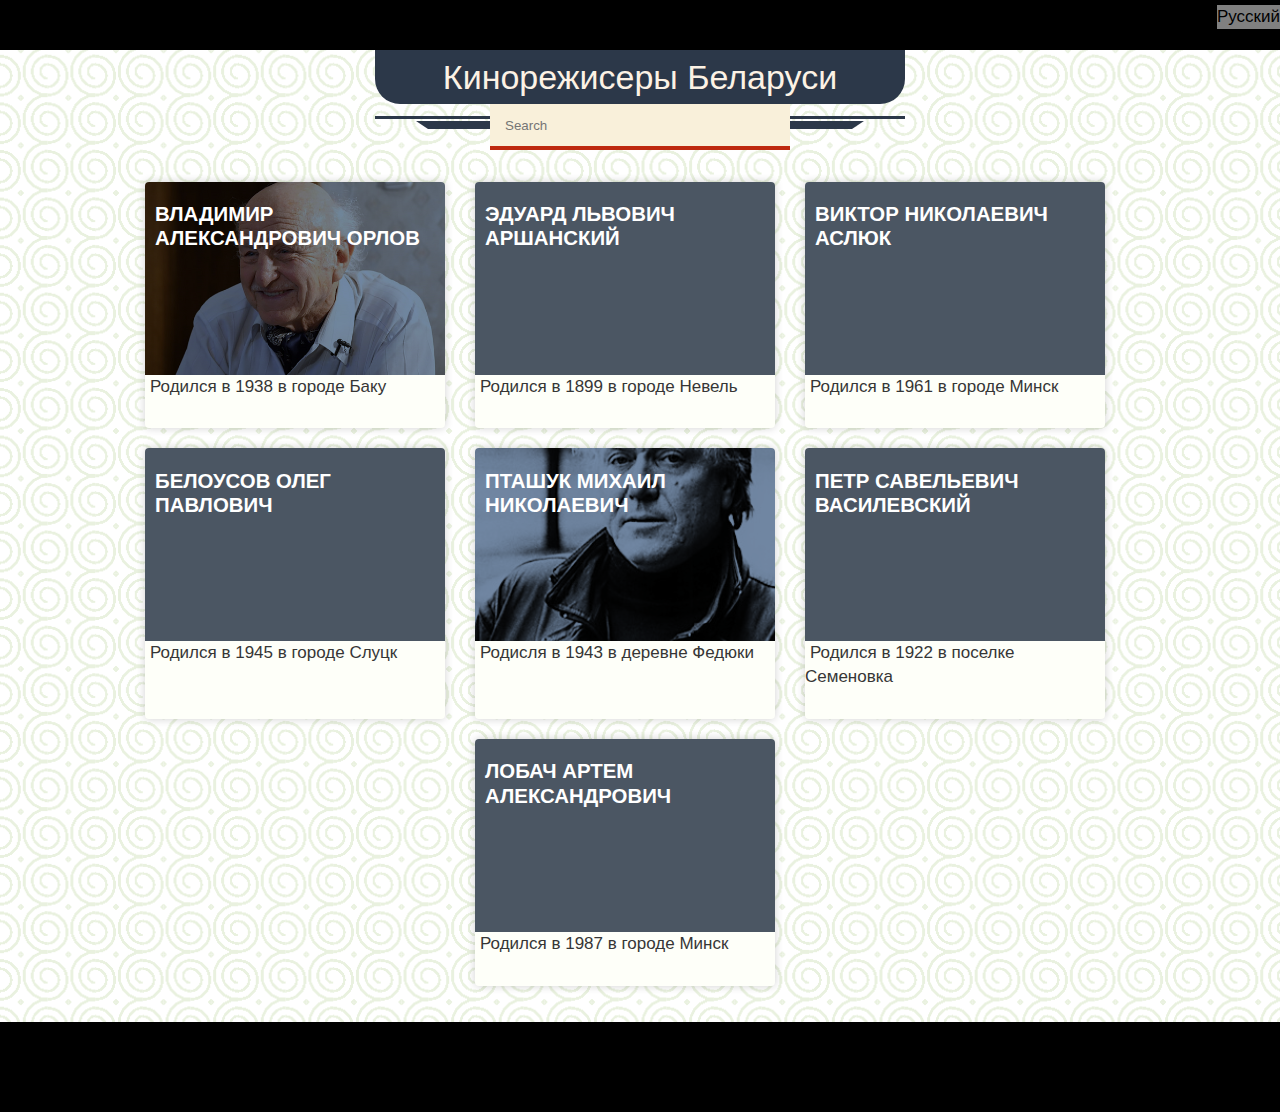
==== list.html @ bf02da15 "merge: orlov into day_three" ====
<!DOCTYPE html>
<html lang="ru">
  <head>
    <meta charset="UTF-8" />
    <meta name="viewport" content="width=device-width, initial-scale=1.0" />
    <meta http-equiv="X-UA-Compatible" content="ie=edge" />
    <title>Список режисеров</title>
    <link rel="stylesheet" href="css/style.css" />
    <link
      rel="stylesheet"
      href="https://use.fontawesome.com/releases/v5.6.3/css/all.css"
      integrity="sha384-UHRtZLI+pbxtHCWp1t77Bi1L4ZtiqrqD80Kn4Z8NTSRyMA2Fd33n5dQ8lWUE00s/"
      crossorigin="anonymous"
    />
  </head>

  <body class="ru">
    <header>
        <div class="language-switch">
            <span class="rus">Русский</span>
            <span class="eng">English</span>
            <span class="bel">Беларускi</span>
        </div>
    </header>

    <main>
      <section>
        <h1 class="rus">Кинорежисеры Беларуси</h1>
        <h1 class="eng">Belorussian Movie Directors</h1>
        <h1 class="bel">Кінарэжысёры Беларусі</h1>
        <div class="container" id="cards">
          <div class="form">
            <input class="search" placeholder="Search" />
            <button class="sort"><i class="fas fa-search"></i></button>
          </div>
          <ul class="cards list">
            <li class="card">
              <h3
                class="card-title card-header"
                style="background-image: url(images/orlov000.png)">
                <a class="name rus" href="#">Владимир Александрович Орлов</a>
                <a class="name bel" href="#">Уладзімір Аляксандравіч Арлоў</a>
                <a class="name eng" href="#">Vladimir Orlov</a>
              </h3>
              <span class="card-summary rus"> Родился в 1938 в городе Баку </span>
              <span class="card-summary eng"> He was born in 1938 in Baku </span>
              <span class="card-summary bel"> Нарадзіўся ў 1938 у горадзе Баку </span>
            </li>
            <li class="card">
              <h3
                class="card-title card-header"
                style="background-image: url(images/Arshanski.png)">
                <a class="name rus" href="./personal_pages/arshanski.html">Эдуард Львович Аршанский</a>
                <a class="name bel" href="./personal_pages/arshanski.html">Эдуард Львовіч Аршанскі</a>
                <a class="name eng" href="./personal_pages/arshanski.html">Eduard Arshansky</a>
              </h3>
              <span class="card-summary rus"> Родился в 1899 в городе Невель </span>
              <span class="card-summary eng"> He was born in 1899 in Nevel </span>
              <span class="card-summary bel"> Нарадзіўся ў 1899 у горадзе Невель </span>
            </li>
            <li class="card">
              <h3
                class="card-title card-header"
                style="background-image: url(images/Victor_Asliuk.png)">
                <a class="name rus" href="#">Виктор Николаевич Аслюк</a>
                <a class="name bel" href="#">Віктар Мікалаевіч Аслюк</a>
                <a class="name eng" href="#">Victor Asluk</a>
              </h3>
              <span class="card-summary rus"> Родился в 1961 в городе Минск </span>
              <span class="card-summary eng"> He was born in 1961 in Minsk </span>
              <span class="card-summary bel"> Нарадзіўся ў 1961 у горадзе Мінску </span>
            </li>
            <li class="card">
              <h3
                class="card-title card-header"
                style="background-image: url(images/Belous.png)">
                <a class="name rus" href="./personal_pages/belousov.html">Белоусов Олег Павлович</a>
                <a class="name bel" href="./personal_pages/belousov.html">Алег Паўлавіч Белавусаў</a>
                <a class="name eng" href="./personal_pages/belousov.html">Oleg Belousov</a>
              </h3>
              <span class="card-summary rus">Родился в 1945 в городе Слуцк</span>
              <span class="card-summary eng">He was born in 1945 in Slutsk</span>
              <span class="card-summary bel">Нарадзіўся ў 1945 у горадзе Слуцку</span>
            </li>
            <li class="card">
              <h3
                class="card-title card-header"
                style="background-image: url(images/ptashuk1.jpg)">
                <a class="name rus" href="./personal_pages/ptashuk.html">Пташук Михаил Николаевич</a>
                <a class="name bel" href="./personal_pages/ptashuk.html">Пташук Міхаіл Мікалаевіч</a>
                <a class="name eng" href="./personal_pages/ptashuk.html">Ptashuk Mikhail</a>
              </h3>
              <span class="card-summary rus">Родисля в 1943 в деревне Федюки</span>
              <span class="card-summary eng">Born in 1943 in Fedyuki village</span>
              <span class="card-summary bel">Нарадзіўся ў 1943 у сяле Федзюкi</span>
            </li>
            <li class="card">
              <h3
                class="card-title card-header"
                style="background-image: url(images/Savel.png)">
                <a class="name rus" href="#">Петр Савельевич Василевский</a>
                <a class="name bel" href="#">Пятро Савельевіч Васілеўскі</a>
                <a class="name eng" href="#">Petr Vasilevskiy</a>
              </h3>
              <span class="card-summary rus">Родился в 1922 в поселке Семеновка</span>
              <span class="card-summary eng">He was born in 1922 in Semenovka</span>
              <span class="card-summary bel">Нарадзіўся ў 1922 у весцы Сямёнаўка</span>
            </li>
            <li class="card">
              <h3
                class="card-title card-header"
                style="background-image: url(images/A-lobach.png)">
                <a class="name rus" href="./personal_pages/lobach.html">Лобач Артем Александрович</a>
                <a class="name bel" href="./personal_pages/lobach.html">Лобач Арцём Аляксандравич</a>
                <a class="name eng" href="./personal_pages/lobach.html">Lobach Artem</a>
              </h3>
              <span class="card-summary rus">Родился в 1987 в городе Минск </span>
              <span class="card-summary eng"> He was born in 1987 in Minsk </span>
              <span class="card-summary bel"> Нарадзіўся ў 1987 у горадзе Мінску </span>
            </li>
          </ul>
        </div>
      </section>
    </main>
    <footer></footer>
    <script src="./js/list.js"></script>
    <script src="./js/index.js"></script>
  </body>
</html>
---- css/style.css ----
* {
  margin: 0;
  padding: 0;
  font-family: Arial, Helvetica, sans-serif;
  transition-property: background-color, border-color, box-shadow, color, opacity, text-shadow, transform;
  transition-duration: 0.2s;
}

.rus, .eng, .bel {
  display: none;
}

body {
  background: radial-gradient(circle at right, rgba(233, 241, 223, 0) 0.3333333333em, #E9F1DF 0.3333333333em, #E9F1DF 0.4888888889em, rgba(233, 241, 223, 0) 0.4888888889em, rgba(233, 241, 223, 0) 0.8222222222em, #E9F1DF 0.8222222222em, #E9F1DF 0.9777777778em, rgba(233, 241, 223, 0) 0.9777777778em, rgba(233, 241, 223, 0) 1.3111111111em, #E9F1DF 1.3111111111em, #E9F1DF 1.4666666667em, rgba(233, 241, 223, 0) 1.4666666667em) 0 0, radial-gradient(circle at left, rgba(233, 241, 223, 0) 0.5777777778em, #E9F1DF 0.5777777778em, #E9F1DF 0.7333333333em, rgba(233, 241, 223, 0) 0.7333333333em, rgba(233, 241, 223, 0) 1.0666666667em, #E9F1DF 1.0666666667em, #E9F1DF 1.2222222222em, rgba(233, 241, 223, 0) 1.2222222222em) 0 3.0514619883em, linear-gradient(to right top, #E9F1DF 0.1555555556em, rgba(233, 241, 223, 0) 0.1555555556em) 1.2222222222em 0.1555555556em, linear-gradient(to left top, #E9F1DF 0.1555555556em, rgba(233, 241, 223, 0) 0.1555555556em) 1.2222222222em 0.1555555556em, linear-gradient(to right bottom, #E9F1DF 0.1555555556em, rgba(233, 241, 223, 0) 0.1555555556em) 1.2222222222em 0.1555555556em, linear-gradient(to left bottom, #E9F1DF 0.1555555556em, rgba(233, 241, 223, 0) 0.1555555556em) 1.2222222222em 0.1555555556em;
  background-size: 2.8em 2.8em;
  display: flex;
  min-height: 100vh;
  flex-direction: column;
  font-size: 17px;
  line-height: 1.4;
}

ul {
  list-style: none;
}

a {
  text-decoration: none;
}

main {
  flex: 1;
}

body.ru .rus {
  display: block;
}

body.ru span.rus {
  display: inline;
}

body.en .eng {
  display: block;
}

body.en span.eng {
  display: inline;
}

body.by .bel {
  display: block;
}

body.by span.bel {
  display: inline;
}

.language-switch {
  position: absolute;
  top: 5px;
  right: 0;
  background: grey;
}

h1 {
  display: flex;
  margin: 20px;
  justify-content: center;
}

h1 {
  position: relative;
  color: #FCF2E5;
  background: rgb(44, 56, 73);
  font-size: 2.0em;
  font-weight: normal;
  padding: 10px 40px;
  margin: 0 auto;
  max-width: 450px;
  border-radius: 0px 0px 25px 25px;
  line-height: 1;
  text-align: center;
}

h1:before {
  content: "";
  position: absolute;
  width: 100%;
  height: 3px;
  left: 0;
  bottom: -15px;
  background: rgb(44, 56, 73);
}

h1:after {
  content: "";
  position: absolute;
  height: 0;
  width: 80%;
  border-top: 8px solid rgb(44, 56, 73);
  border-left: 12px solid transparent;
  border-right: 12px solid transparent;
  left: 50%;
  border-radius: 0px 0px 25px 25px;
  transform: translateX(-50%);
  bottom: -25px;
}

header {
  height: 50px;
  background-color: black;
}

.form {
  width: 300px;
  position: relative;
  margin: 0 auto;
  background: #F9F0DA;
  border-bottom: 4px solid #be290e;
}

.form input, button {
  border: none;
  outline: none;
  background: transparent;
}

.form input {
  width: calc(100%-15px);
  height: 42px;
  padding-left: 15px;
  border-radius: 0px 0px 25px 25x;
}

.form button {
  height: 42px;
  width: 42px;
  position: absolute;
  top: 0;
  right: 0;
  cursor: pointer;
}

.container {
  max-width: 1100px;
  margin: 0 auto;
}

.cards {
  display: -webkit-flex;
  display: flex;
  justify-content: center;
  flex-wrap: wrap;
  margin-top: 15px;
  padding: 1.5%;
  box-sizing: border-box;
}

.card {
  position: relative;
  margin-bottom: 20px;
  margin-right: 30px;
  width: 300px;
  padding-bottom: 30px;
  background: #fefff9;
  color: #363636;
  text-decoration: none;
  box-shadow: rgba(0, 0, 0, 0.19) 0 0 8px 0;
  border-radius: 4px;
}
/*
@media (max-width: 700px) {
  .card {
    width: 100%;
  }
}

@media (min-width: 700px) {
  .card {
    max-width: 320px;
    margin-right: 20px;
    margin-bottom: 20px;
  }
  .card:nth-child(even) {
    margin-right: 0;
  }
}

@media (min-width: 980px) {
  .card:nth-child(even) {
    margin-right: 20px;
  }
  .card:nth-child(3n) {
    margin-right: 0;
  }
}
*/
.card .card-summary {
  padding: 5px;
}

.card .card-header {
  position: relative;
  height: 175px;
  overflow: hidden;
  background-repeat: no-repeat;
  background-size: cover;
  background-position: center;
  background-color: rgba(255, 255, 255, 0.15);
  background-blend-mode: overlay;
  border-radius: 4px 4px 0 0;
}

.card .card-header:hover, .card .card-header:focus {
  background-color: rgba(255, 255, 255, 0);
}

.card .card-title {
  background-color: rgba(44, 56, 73, 0.85);
  padding: 3.5% 0 2.5% 0;
  color: white;
  font-family: 'Roboto Condensed', sans-serif;
  text-transform: uppercase;
  width: 100%;
}

.card h3 {
  font-size: 1.2em;
  line-height: 1.2;
  padding: 0 3.5%;
  margin: 0;
}

.card h3 a {
  color: white;
  height: 100%;
  padding: 10px;
}

.card:hover, .card:focus {
  background: white;
  box-shadow: rgba(0, 0, 0, 0.45) 0px 0px 20px 0px;
}

.card:hover .card-title, .card:focus .card-title {
  background-color: rgba(157, 187, 63, 0.95);
}

.card:hover .card-meta, .card:focus .card-meta {
  max-height: 1em;
}

img {
  max-width: 100%;
}

footer {
  flex: 0 0 auto;
  background-color: black;
  height: 90px;
}
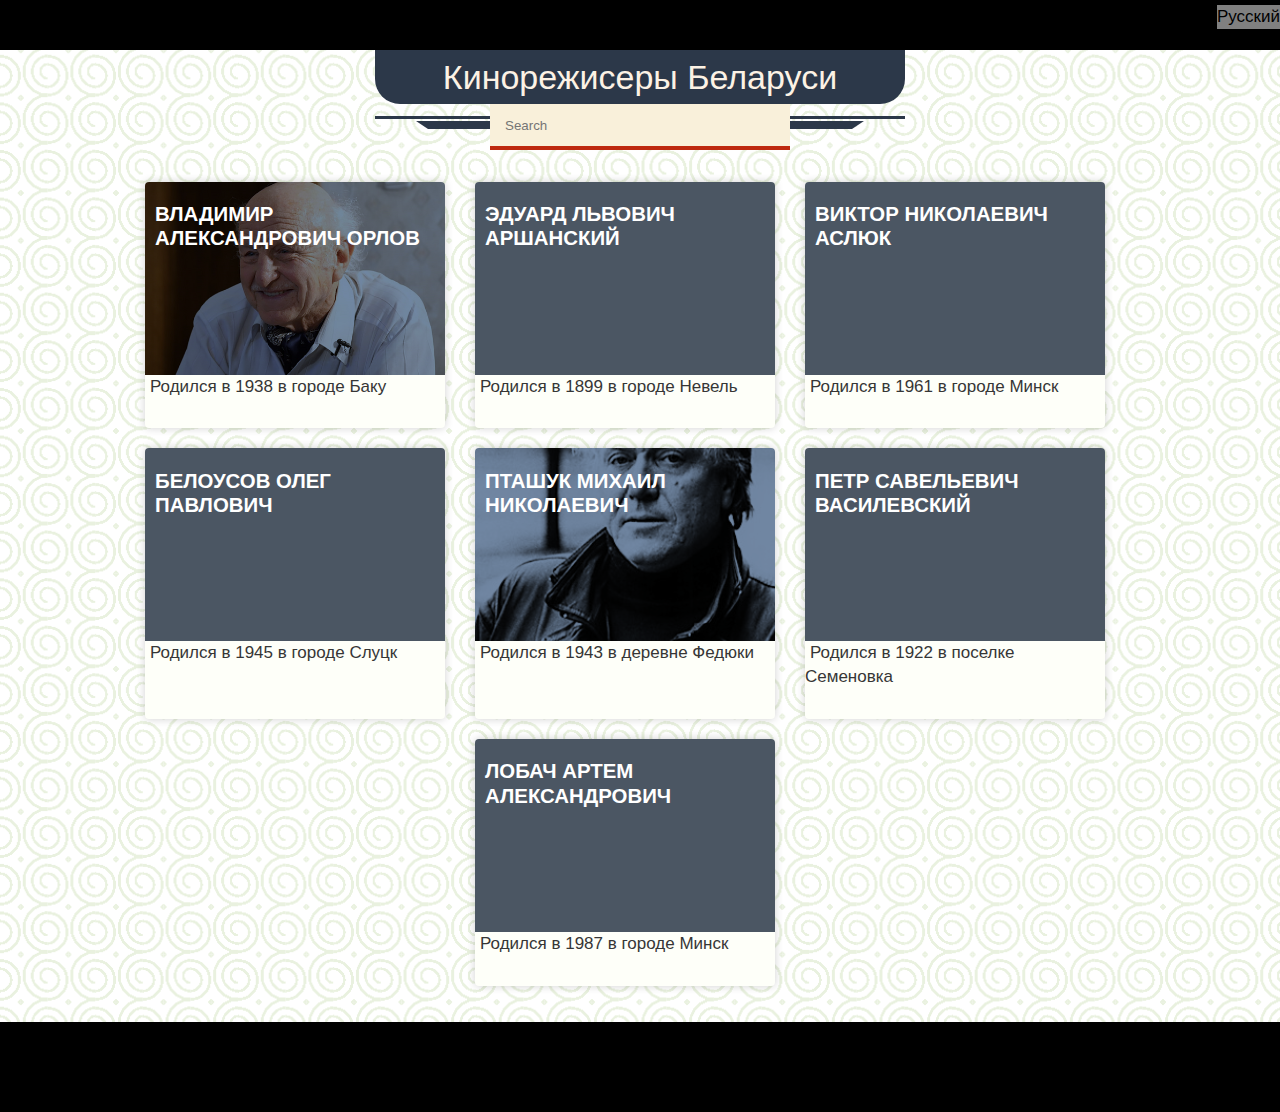
==== commit 921b3f04: "feat: orlov personal page" ====
--- a/list.html
+++ b/list.html
@@ -38,13 +38,13 @@
               <h3
                 class="card-title card-header"
                 style="background-image: url(images/orlov000.png)">
-                <a class="name rus" href="#">Владимир Александрович Орлов</a>
-                <a class="name bel" href="#">Уладзімір Аляксандравіч Арлоў</a>
-                <a class="name eng" href="#">Vladimir Orlov</a>
+                <a class="name rus" href="./personal_pages/orlov.html">Владимир Александрович Орлов</a>
+                <a class="name bel" href="./personal_pages/orlov.html">Уладзімір Аляксандравіч Арлоў</a>
+                <a class="name eng" href="./personal_pages/orlov.html">Vladimir Orlov</a>
               </h3>
-              <span class="card-summary rus"> Родился в 1938 в городе Баку </span>
-              <span class="card-summary eng"> He was born in 1938 in Baku </span>
-              <span class="card-summary bel"> Нарадзіўся ў 1938 у горадзе Баку </span>
+              <span class="card-summary rus">Родился в 1938 в городе Баку </span>
+              <span class="card-summary eng">He was born in 1938 in Baku </span>
+              <span class="card-summary bel">Нарадзіўся ў 1938 у горадзе Баку </span>
             </li>
             <li class="card">
               <h3
@@ -54,9 +54,9 @@
                 <a class="name bel" href="./personal_pages/arshanski.html">Эдуард Львовіч Аршанскі</a>
                 <a class="name eng" href="./personal_pages/arshanski.html">Eduard Arshansky</a>
               </h3>
-              <span class="card-summary rus"> Родился в 1899 в городе Невель </span>
-              <span class="card-summary eng"> He was born in 1899 in Nevel </span>
-              <span class="card-summary bel"> Нарадзіўся ў 1899 у горадзе Невель </span>
+              <span class="card-summary rus">Родился в 1899 в городе Невель </span>
+              <span class="card-summary eng">He was born in 1899 in Nevel </span>
+              <span class="card-summary bel">Нарадзіўся ў 1899 у горадзе Невель </span>
             </li>
             <li class="card">
               <h3
@@ -66,9 +66,9 @@
                 <a class="name bel" href="#">Віктар Мікалаевіч Аслюк</a>
                 <a class="name eng" href="#">Victor Asluk</a>
               </h3>
-              <span class="card-summary rus"> Родился в 1961 в городе Минск </span>
-              <span class="card-summary eng"> He was born in 1961 in Minsk </span>
-              <span class="card-summary bel"> Нарадзіўся ў 1961 у горадзе Мінску </span>
+              <span class="card-summary rus">Родился в 1961 в городе Минск </span>
+              <span class="card-summary eng">He was born in 1961 in Minsk </span>
+              <span class="card-summary bel">Нарадзіўся ў 1961 у горадзе Мінску </span>
             </li>
             <li class="card">
               <h3
@@ -90,7 +90,7 @@
                 <a class="name bel" href="./personal_pages/ptashuk.html">Пташук Міхаіл Мікалаевіч</a>
                 <a class="name eng" href="./personal_pages/ptashuk.html">Ptashuk Mikhail</a>
               </h3>
-              <span class="card-summary rus">Родисля в 1943 в деревне Федюки</span>
+              <span class="card-summary rus">Родился в 1943 в деревне Федюки</span>
               <span class="card-summary eng">Born in 1943 in Fedyuki village</span>
               <span class="card-summary bel">Нарадзіўся ў 1943 у сяле Федзюкi</span>
             </li>
@@ -115,8 +115,8 @@
                 <a class="name eng" href="./personal_pages/lobach.html">Lobach Artem</a>
               </h3>
               <span class="card-summary rus">Родился в 1987 в городе Минск </span>
-              <span class="card-summary eng"> He was born in 1987 in Minsk </span>
-              <span class="card-summary bel"> Нарадзіўся ў 1987 у горадзе Мінску </span>
+              <span class="card-summary eng">He was born in 1987 in Minsk </span>
+              <span class="card-summary bel">Нарадзіўся ў 1987 у горадзе Мінску </span>
             </li>
           </ul>
         </div>
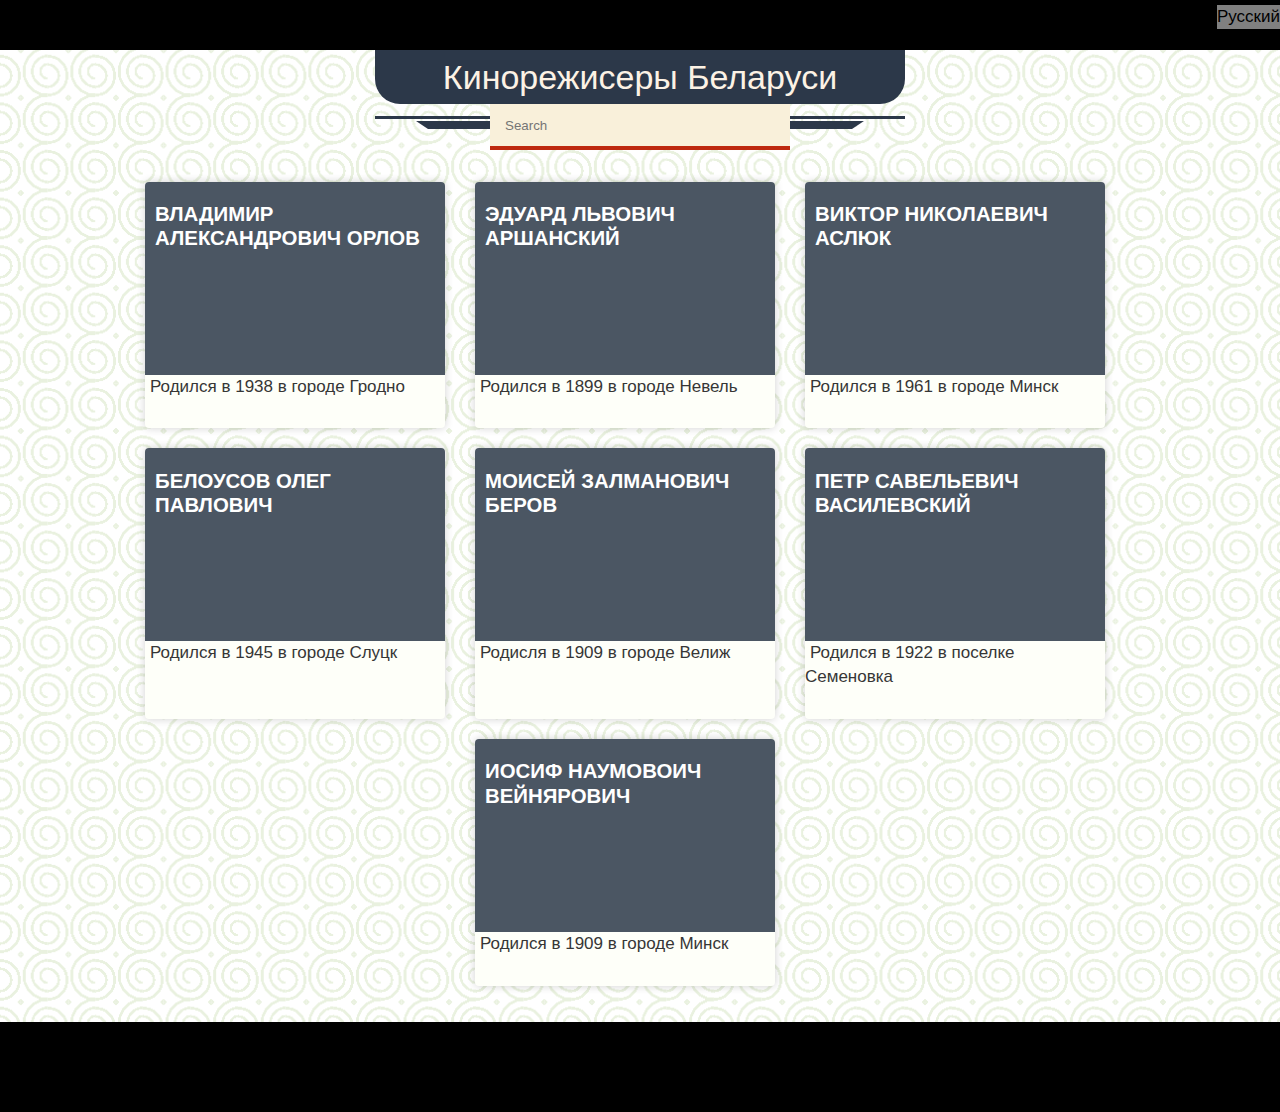
==== commit 6502eaac: "add veinerovich page" ====
--- a/list.html
+++ b/list.html
@@ -37,14 +37,14 @@
             <li class="card">
               <h3
                 class="card-title card-header"
-                style="background-image: url(images/orlov000.png)">
-                <a class="name rus" href="./personal_pages/orlov.html">Владимир Александрович Орлов</a>
-                <a class="name bel" href="./personal_pages/orlov.html">Уладзімір Аляксандравіч Арлоў</a>
-                <a class="name eng" href="./personal_pages/orlov.html">Vladimir Orlov</a>
+                style="background-image: url(images/Orlov.png)">
+                <a class="name rus" href="#">Владимир Александрович Орлов</a>
+                <a class="name bel" href="#">Уладзімір Аляксандравіч Арлоў</a>
+                <a class="name eng" href="#">Vladimir Orlov</a>
               </h3>
-              <span class="card-summary rus">Родился в 1938 в городе Баку </span>
-              <span class="card-summary eng">He was born in 1938 in Baku </span>
-              <span class="card-summary bel">Нарадзіўся ў 1938 у горадзе Баку </span>
+              <span class="card-summary rus"> Родился в 1938 в городе Гродно </span>
+              <span class="card-summary eng"> He was born in 1938 in Grodno </span>
+              <span class="card-summary bel"> Нарадзіўся ў 1938 у горадзе Гродна </span>
             </li>
             <li class="card">
               <h3
@@ -54,9 +54,9 @@
                 <a class="name bel" href="./personal_pages/arshanski.html">Эдуард Львовіч Аршанскі</a>
                 <a class="name eng" href="./personal_pages/arshanski.html">Eduard Arshansky</a>
               </h3>
-              <span class="card-summary rus">Родился в 1899 в городе Невель </span>
-              <span class="card-summary eng">He was born in 1899 in Nevel </span>
-              <span class="card-summary bel">Нарадзіўся ў 1899 у горадзе Невель </span>
+              <span class="card-summary rus"> Родился в 1899 в городе Невель </span>
+              <span class="card-summary eng"> He was born in 1899 in Nevel </span>
+              <span class="card-summary bel"> Нарадзіўся ў 1899 у горадзе Невель </span>
             </li>
             <li class="card">
               <h3
@@ -66,9 +66,9 @@
                 <a class="name bel" href="#">Віктар Мікалаевіч Аслюк</a>
                 <a class="name eng" href="#">Victor Asluk</a>
               </h3>
-              <span class="card-summary rus">Родился в 1961 в городе Минск </span>
-              <span class="card-summary eng">He was born in 1961 in Minsk </span>
-              <span class="card-summary bel">Нарадзіўся ў 1961 у горадзе Мінску </span>
+              <span class="card-summary rus"> Родился в 1961 в городе Минск </span>
+              <span class="card-summary eng"> He was born in 1961 in Minsk </span>
+              <span class="card-summary bel"> Нарадзіўся ў 1961 у горадзе Мінску </span>
             </li>
             <li class="card">
               <h3
@@ -85,14 +85,14 @@
             <li class="card">
               <h3
                 class="card-title card-header"
-                style="background-image: url(images/ptashuk1.jpg)">
-                <a class="name rus" href="./personal_pages/ptashuk.html">Пташук Михаил Николаевич</a>
-                <a class="name bel" href="./personal_pages/ptashuk.html">Пташук Міхаіл Мікалаевіч</a>
-                <a class="name eng" href="./personal_pages/ptashuk.html">Ptashuk Mikhail</a>
+                style="background-image: url(images/Berov.png)">
+                <a class="name rus" href="#">Моисей Залманович Беров</a>
+                <a class="name bel" href="#">Майсей Залманавіч Бераў</a>
+                <a class="name eng" href="#">Moisey Berov</a>
               </h3>
-              <span class="card-summary rus">Родился в 1943 в деревне Федюки</span>
-              <span class="card-summary eng">Born in 1943 in Fedyuki village</span>
-              <span class="card-summary bel">Нарадзіўся ў 1943 у сяле Федзюкi</span>
+              <span class="card-summary rus">Родисля в 1909 в городе Велиж</span>
+              <span class="card-summary eng">He was born in 1909 in Velizh</span>
+              <span class="card-summary bel">Нарадзіўся ў 1909 у горадзе Вяліж</span>
             </li>
             <li class="card">
               <h3
@@ -109,14 +109,14 @@
             <li class="card">
               <h3
                 class="card-title card-header"
-                style="background-image: url(images/A-lobach.png)">
-                <a class="name rus" href="./personal_pages/lobach.html">Лобач Артем Александрович</a>
-                <a class="name bel" href="./personal_pages/lobach.html">Лобач Арцём Аляксандравич</a>
-                <a class="name eng" href="./personal_pages/lobach.html">Lobach Artem</a>
+                style="background-image: url(images/Veinerovich.png)">
+                <a class="name rus" href="./personal_pages/veinerovich.html">Иосиф Наумовоич Вейнярович</a>
+                <a class="name bel" href="./personal_pages/veinerovich.html">Іосіф Навумавіч Вейняровіч</a>
+                <a class="name eng" href="./personal_pages/veinerovich.html">Iosif Veynyarovich</a>
               </h3>
-              <span class="card-summary rus">Родился в 1987 в городе Минск </span>
-              <span class="card-summary eng">He was born in 1987 in Minsk </span>
-              <span class="card-summary bel">Нарадзіўся ў 1987 у горадзе Мінску </span>
+              <span class="card-summary rus">Родился в 1909 в городе Минск </span>
+              <span class="card-summary eng"> He was born in 1909 in Minsk </span>
+              <span class="card-summary bel"> Нарадзіўся ў 1909 у горадзе Мінску </span>
             </li>
           </ul>
         </div>
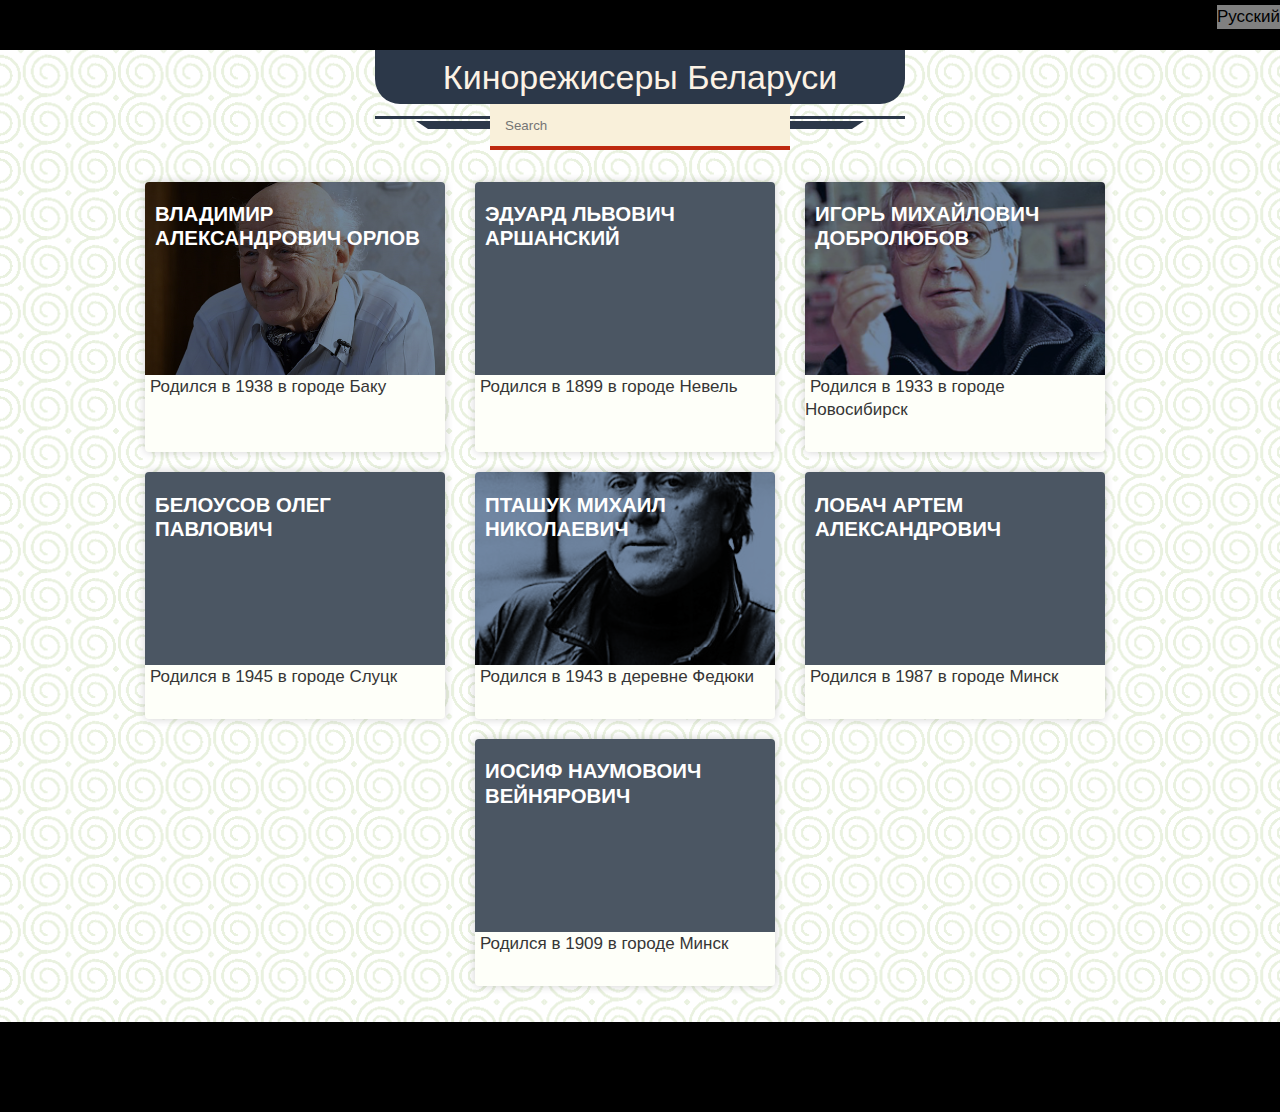
==== commit e308629c: "fix: some bugs" ====
--- a/list.html
+++ b/list.html
@@ -37,14 +37,14 @@
             <li class="card">
               <h3
                 class="card-title card-header"
-                style="background-image: url(images/Orlov.png)">
-                <a class="name rus" href="#">Владимир Александрович Орлов</a>
-                <a class="name bel" href="#">Уладзімір Аляксандравіч Арлоў</a>
-                <a class="name eng" href="#">Vladimir Orlov</a>
+                style="background-image: url(images/orlov000.png)">
+                <a class="name rus" href="./personal_pages/orlov.html">Владимир Александрович Орлов</a>
+                <a class="name bel" href="./personal_pages/orlov.html">Уладзімір Аляксандравіч Арлоў</a>
+                <a class="name eng" href="./personal_pages/orlov.html">Vladimir Orlov</a>
               </h3>
-              <span class="card-summary rus"> Родился в 1938 в городе Гродно </span>
-              <span class="card-summary eng"> He was born in 1938 in Grodno </span>
-              <span class="card-summary bel"> Нарадзіўся ў 1938 у горадзе Гродна </span>
+              <span class="card-summary rus">Родился в 1938 в городе Баку </span>
+              <span class="card-summary eng">He was born in 1938 in Baku </span>
+              <span class="card-summary bel">Нарадзіўся ў 1938 у горадзе Баку </span>
             </li>
             <li class="card">
               <h3
@@ -54,21 +54,21 @@
                 <a class="name bel" href="./personal_pages/arshanski.html">Эдуард Львовіч Аршанскі</a>
                 <a class="name eng" href="./personal_pages/arshanski.html">Eduard Arshansky</a>
               </h3>
-              <span class="card-summary rus"> Родился в 1899 в городе Невель </span>
-              <span class="card-summary eng"> He was born in 1899 in Nevel </span>
-              <span class="card-summary bel"> Нарадзіўся ў 1899 у горадзе Невель </span>
+              <span class="card-summary rus">Родился в 1899 в городе Невель </span>
+              <span class="card-summary eng">He was born in 1899 in Nevel </span>
+              <span class="card-summary bel">Нарадзіўся ў 1899 у горадзе Невель </span>
             </li>
             <li class="card">
               <h3
                 class="card-title card-header"
-                style="background-image: url(images/Victor_Asliuk.png)">
-                <a class="name rus" href="#">Виктор Николаевич Аслюк</a>
-                <a class="name bel" href="#">Віктар Мікалаевіч Аслюк</a>
-                <a class="name eng" href="#">Victor Asluk</a>
+                style="background-image: url(images/dobrolyubov000.png)">
+                <a class="name rus" href="./personal_pages/dobrolyubov.html">Игорь Михайлович Добролюбов</a>
+                <a class="name bel" href="./personal_pages/dobrolyubov.html">Ігар Міхайлавіч Дабралюбаў</a>
+                <a class="name eng" href="./personal_pages/dobrolyubov.html">Igor Dobrolyubov</a>
               </h3>
-              <span class="card-summary rus"> Родился в 1961 в городе Минск </span>
-              <span class="card-summary eng"> He was born in 1961 in Minsk </span>
-              <span class="card-summary bel"> Нарадзіўся ў 1961 у горадзе Мінску </span>
+              <span class="card-summary rus">Родился в 1933 в городе Новосибирск </span>
+              <span class="card-summary eng">He was born in 1933 in Novosibirsk </span>
+              <span class="card-summary bel">Нарадзіўся ў 1933 у горадзе Новасібірск</span>
             </li>
             <li class="card">
               <h3
@@ -85,44 +85,45 @@
             <li class="card">
               <h3
                 class="card-title card-header"
-                style="background-image: url(images/Berov.png)">
-                <a class="name rus" href="#">Моисей Залманович Беров</a>
-                <a class="name bel" href="#">Майсей Залманавіч Бераў</a>
-                <a class="name eng" href="#">Moisey Berov</a>
+                style="background-image: url(images/ptashuk1.jpg)">
+                <a class="name rus" href="./personal_pages/ptashuk.html">Пташук Михаил Николаевич</a>
+                <a class="name bel" href="./personal_pages/ptashuk.html">Пташук Міхаіл Мікалаевіч</a>
+                <a class="name eng" href="./personal_pages/ptashuk.html">Ptashuk Mikhail</a>
               </h3>
-              <span class="card-summary rus">Родисля в 1909 в городе Велиж</span>
-              <span class="card-summary eng">He was born in 1909 in Velizh</span>
-              <span class="card-summary bel">Нарадзіўся ў 1909 у горадзе Вяліж</span>
+              <span class="card-summary rus">Родился в 1943 в деревне Федюки</span>
+              <span class="card-summary eng">Born in 1943 in Fedyuki village</span>
+              <span class="card-summary bel">Нарадзіўся ў 1943 у сяле Федзюкi</span>
             </li>
             <li class="card">
               <h3
                 class="card-title card-header"
-                style="background-image: url(images/Savel.png)">
-                <a class="name rus" href="#">Петр Савельевич Василевский</a>
-                <a class="name bel" href="#">Пятро Савельевіч Васілеўскі</a>
-                <a class="name eng" href="#">Petr Vasilevskiy</a>
+                style="background-image: url(images/A-lobach.png)">
+                <a class="name rus" href="./personal_pages/lobach.html">Лобач Артем Александрович</a>
+                <a class="name bel" href="./personal_pages/lobach.html">Лобач Арцём Аляксандравич</a>
+                <a class="name eng" href="./personal_pages/lobach.html">Lobach Artem</a>
               </h3>
-              <span class="card-summary rus">Родился в 1922 в поселке Семеновка</span>
-              <span class="card-summary eng">He was born in 1922 in Semenovka</span>
-              <span class="card-summary bel">Нарадзіўся ў 1922 у весцы Сямёнаўка</span>
+              <span class="card-summary rus">Родился в 1987 в городе Минск </span>
+              <span class="card-summary eng">He was born in 1987 in Minsk </span>
+              <span class="card-summary bel">Нарадзіўся ў 1987 у горадзе Мінску </span>
             </li>
             <li class="card">
-              <h3
-                class="card-title card-header"
-                style="background-image: url(images/Veinerovich.png)">
-                <a class="name rus" href="./personal_pages/veinerovich.html">Иосиф Наумовоич Вейнярович</a>
-                <a class="name bel" href="./personal_pages/veinerovich.html">Іосіф Навумавіч Вейняровіч</a>
-                <a class="name eng" href="./personal_pages/veinerovich.html">Iosif Veynyarovich</a>
-              </h3>
-              <span class="card-summary rus">Родился в 1909 в городе Минск </span>
-              <span class="card-summary eng"> He was born in 1909 in Minsk </span>
-              <span class="card-summary bel"> Нарадзіўся ў 1909 у горадзе Мінску </span>
-            </li>
+                <h3
+                  class="card-title card-header"
+                  style="background-image: url(images/Veinerovich.png)">
+                  <a class="name rus" href="./personal_pages/veinerovich.html">Иосиф Наумовоич Вейнярович</a>
+                  <a class="name bel" href="./personal_pages/veinerovich.html">Іосіф Навумавіч Вейняровіч</a>
+                  <a class="name eng" href="./personal_pages/veinerovich.html">Iosif Veynyarovich</a>
+                </h3>
+                <span class="card-summary rus">Родился в 1909 в городе Минск </span>
+                <span class="card-summary eng">He was born in 1909 in Minsk </span>
+                <span class="card-summary bel">Нарадзіўся ў 1909 у горадзе Мінску </span>
+              </li>
           </ul>
         </div>
       </section>
     </main>
     <footer></footer>
+
     <script src="./js/list.js"></script>
     <script src="./js/index.js"></script>
   </body>
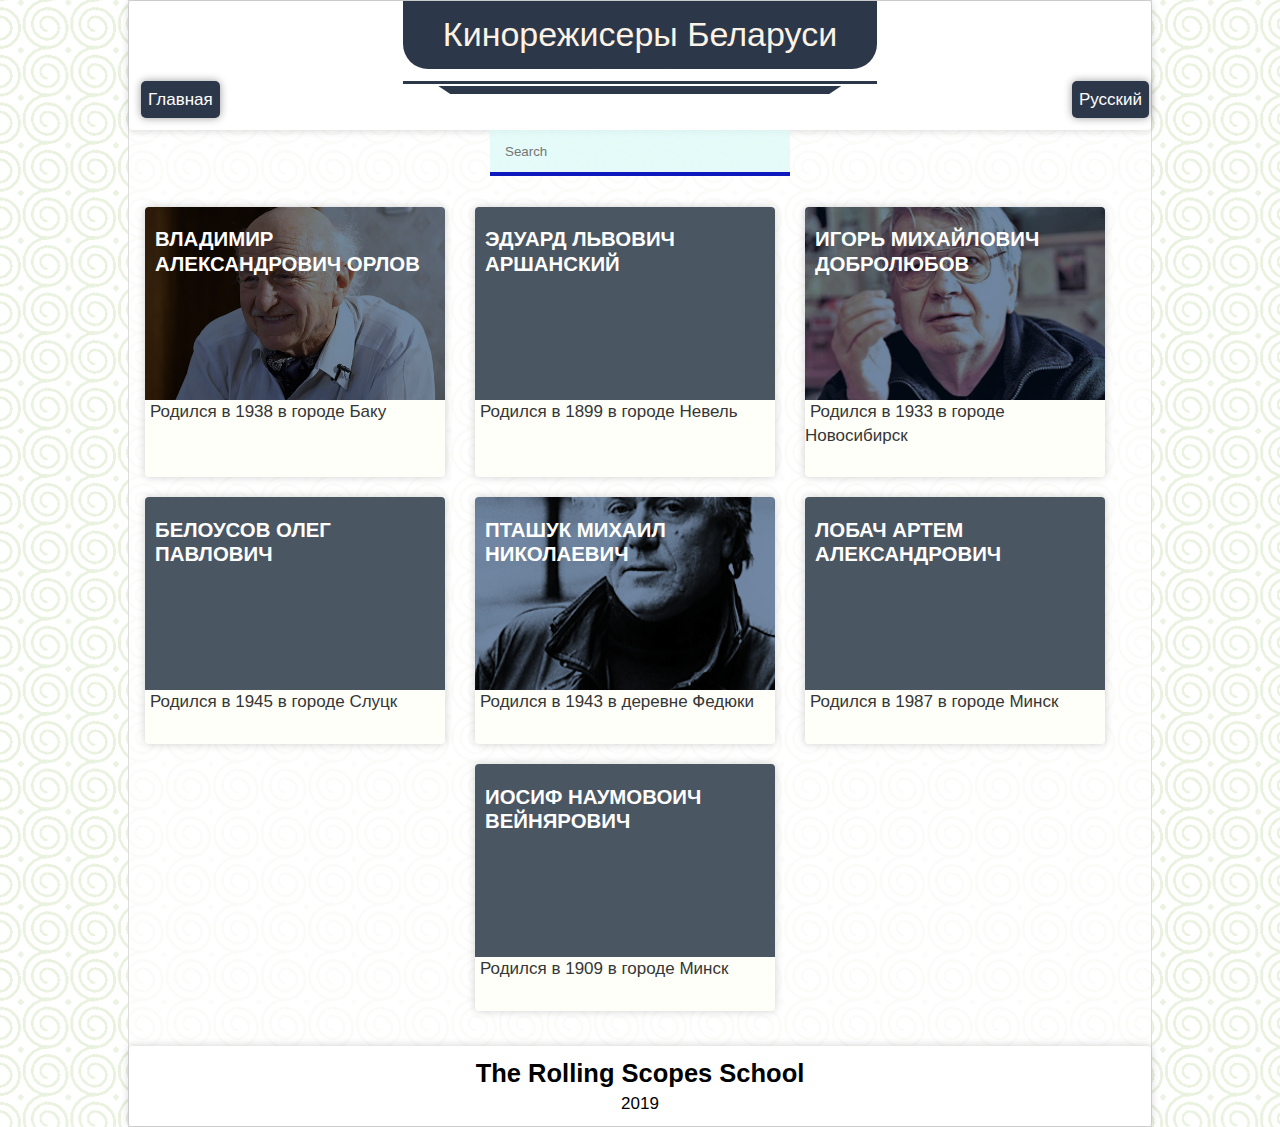
==== commit c36ccb6f: "fix: some bugs" ====
--- a/list.html
+++ b/list.html
@@ -15,7 +15,16 @@
   </head>
 
   <body class="ru">
-    <header>
+    <div class="wrapper">
+    <header class="header">
+        <h1 class="rus mainTitle">Кинорежисеры Беларуси</h1>
+        <h1 class="eng mainTitle">Belorussian Movie Directors</h1>
+        <h1 class="bel mainTitle">Кінарэжысёры Беларусі</h1>
+        <nav class="nav">
+            <a href="index.html" class="nav_main eng">Main</a>
+            <a href="index.html" class="nav_main bel">Галоўная</a>
+            <a href="index.html" class="nav_main rus">Главная</a>
+          </nav>
         <div class="language-switch">
             <span class="rus">Русский</span>
             <span class="eng">English</span>
@@ -25,9 +34,6 @@
 
     <main>
       <section>
-        <h1 class="rus">Кинорежисеры Беларуси</h1>
-        <h1 class="eng">Belorussian Movie Directors</h1>
-        <h1 class="bel">Кінарэжысёры Беларусі</h1>
         <div class="container" id="cards">
           <div class="form">
             <input class="search" placeholder="Search" />
@@ -122,8 +128,11 @@
         </div>
       </section>
     </main>
-    <footer></footer>
-
+    <footer class="footer">
+        <h2 class="footer_title">The Rolling Scopes School</h2>
+        <span class="date">2019</span>
+      </footer>
+    </div>
     <script src="./js/list.js"></script>
     <script src="./js/index.js"></script>
   </body>
--- a/css/style.css
+++ b/css/style.css
@@ -56,34 +56,72 @@
   display: inline;
 }
 
+.wrapper {
+  position: relative;
+  width: 100%;
+  max-width: 1024px;
+  margin: auto;
+  background-color: #FFF;
+  border: 1px solid #DDD;
+  box-sizing: border-box;
+  background-color: rgba(255, 255, 255, 0.8);
+}
+
+.header {
+  display: grid;
+  grid-template-areas: "title  title title" "navigation . language";
+  min-height: 50px;
+  justify-content: space-between;
+  justify-items: center;
+  align-items: center;
+  box-shadow: rgba(0, 0, 0, 0.19) 0 0 8px 0;
+  border-radius: 4px;
+  background-color: rgba(255, 255, 255, 0.8);
+}
+
+.mainTitle {
+  grid-area: title;
+}
+
+.nav {
+  grid-area: navigation;
+  padding: 10px;
+  display: grid;
+  grid-template-columns: repeat(2, 1fr);
+}
+
+.nav_main, .language-switch {
+  background: rgb(44, 56, 73);
+  color: white;
+  padding: 7px;
+  margin: 2px;
+  text-align: center;
+  border-radius: 5px;
+  box-shadow: rgba(0, 0, 0, 0.4) 0px 0px 8px 0px;
+  cursor: pointer;
+}
+
 .language-switch {
-  position: absolute;
-  top: 5px;
-  right: 0;
-  background: grey;
-}
-
-h1 {
-  display: flex;
-  margin: 20px;
-  justify-content: center;
-}
-
-h1 {
+  grid-area: language;
+}
+
+.language-switch p {
+  padding: 7px;
+}
+
+.mainTitle {
+  grid-area: title;
   position: relative;
   color: #FCF2E5;
   background: rgb(44, 56, 73);
   font-size: 2.0em;
   font-weight: normal;
+  text-align: center;
   padding: 10px 40px;
-  margin: 0 auto;
-  max-width: 450px;
   border-radius: 0px 0px 25px 25px;
-  line-height: 1;
-  text-align: center;
-}
-
-h1:before {
+}
+
+.mainTitle:before {
   content: "";
   position: absolute;
   width: 100%;
@@ -93,7 +131,7 @@
   background: rgb(44, 56, 73);
 }
 
-h1:after {
+.mainTitle:after {
   content: "";
   position: absolute;
   height: 0;
@@ -107,17 +145,16 @@
   bottom: -25px;
 }
 
-header {
-  height: 50px;
-  background-color: black;
+.nav_main:hover, .language-switch:hover {
+  box-shadow: rgba(0, 0, 0, 0.5) 0px 0px 12px 0px;
 }
 
 .form {
   width: 300px;
   position: relative;
   margin: 0 auto;
-  background: #F9F0DA;
-  border-bottom: 4px solid #be290e;
+  background: rgba(218, 249, 247, 0.692);
+  border-bottom: 4px solid #0e1abe;
 }
 
 .form input, button {
@@ -169,33 +206,7 @@
   box-shadow: rgba(0, 0, 0, 0.19) 0 0 8px 0;
   border-radius: 4px;
 }
-/*
-@media (max-width: 700px) {
-  .card {
-    width: 100%;
-  }
-}
-
-@media (min-width: 700px) {
-  .card {
-    max-width: 320px;
-    margin-right: 20px;
-    margin-bottom: 20px;
-  }
-  .card:nth-child(even) {
-    margin-right: 0;
-  }
-}
-
-@media (min-width: 980px) {
-  .card:nth-child(even) {
-    margin-right: 20px;
-  }
-  .card:nth-child(3n) {
-    margin-right: 0;
-  }
-}
-*/
+
 .card .card-summary {
   padding: 5px;
 }
@@ -255,8 +266,23 @@
   max-width: 100%;
 }
 
-footer {
-  flex: 0 0 auto;
-  background-color: black;
-  height: 90px;
-}
+.footer {
+  display: grid;
+  justify-items: center;
+  padding: 10px;
+  box-shadow: rgba(0, 0, 0, 0.19) 0 0 8px 0;
+  border-radius: 4px;
+  background-color: rgba(255, 255, 255, 0.8);
+}
+
+.footer_title {
+  text-align: center;
+}
+
+@media (max-width: 700px) {
+  .header {
+    grid-template-areas: "navigation language" "title title";
+    justify-content: center;
+    margin-bottom: 35px;
+  }
+}
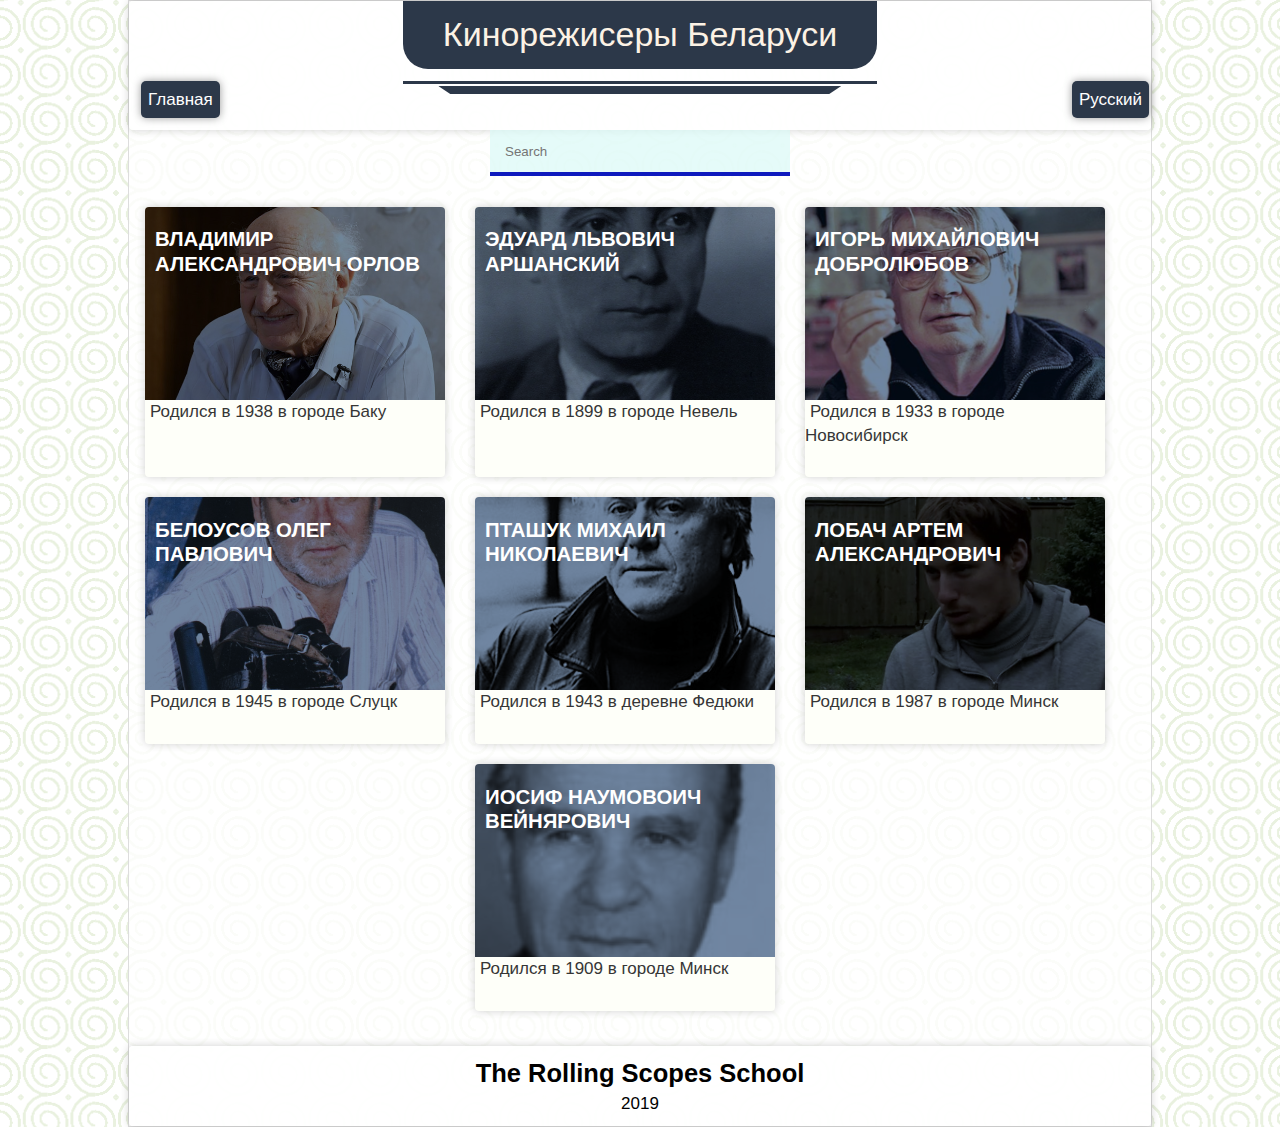
==== commit 8ee052d6: "refactor: remove png and add jpg files" ====
--- a/list.html
+++ b/list.html
@@ -43,7 +43,7 @@
             <li class="card">
               <h3
                 class="card-title card-header"
-                style="background-image: url(images/orlov000.png)">
+                style="background-image: url(images/orlov000.jpg)">
                 <a class="name rus" href="./personal_pages/orlov.html">Владимир Александрович Орлов</a>
                 <a class="name bel" href="./personal_pages/orlov.html">Уладзімір Аляксандравіч Арлоў</a>
                 <a class="name eng" href="./personal_pages/orlov.html">Vladimir Orlov</a>
@@ -55,7 +55,7 @@
             <li class="card">
               <h3
                 class="card-title card-header"
-                style="background-image: url(images/Arshanski.png)">
+                style="background-image: url(images/Arshanski.jpg)">
                 <a class="name rus" href="./personal_pages/arshanski.html">Эдуард Львович Аршанский</a>
                 <a class="name bel" href="./personal_pages/arshanski.html">Эдуард Львовіч Аршанскі</a>
                 <a class="name eng" href="./personal_pages/arshanski.html">Eduard Arshansky</a>
@@ -67,7 +67,7 @@
             <li class="card">
               <h3
                 class="card-title card-header"
-                style="background-image: url(images/dobrolyubov000.png)">
+                style="background-image: url(images/dobrolyubov000.jpg)">
                 <a class="name rus" href="./personal_pages/dobrolyubov.html">Игорь Михайлович Добролюбов</a>
                 <a class="name bel" href="./personal_pages/dobrolyubov.html">Ігар Міхайлавіч Дабралюбаў</a>
                 <a class="name eng" href="./personal_pages/dobrolyubov.html">Igor Dobrolyubov</a>
@@ -79,7 +79,7 @@
             <li class="card">
               <h3
                 class="card-title card-header"
-                style="background-image: url(images/Belous.png)">
+                style="background-image: url(images/Belous.jpg)">
                 <a class="name rus" href="./personal_pages/belousov.html">Белоусов Олег Павлович</a>
                 <a class="name bel" href="./personal_pages/belousov.html">Алег Паўлавіч Белавусаў</a>
                 <a class="name eng" href="./personal_pages/belousov.html">Oleg Belousov</a>
@@ -103,7 +103,7 @@
             <li class="card">
               <h3
                 class="card-title card-header"
-                style="background-image: url(images/A-lobach.png)">
+                style="background-image: url(images/A-lobach.jpg)">
                 <a class="name rus" href="./personal_pages/lobach.html">Лобач Артем Александрович</a>
                 <a class="name bel" href="./personal_pages/lobach.html">Лобач Арцём Аляксандравич</a>
                 <a class="name eng" href="./personal_pages/lobach.html">Lobach Artem</a>
@@ -115,7 +115,7 @@
             <li class="card">
                 <h3
                   class="card-title card-header"
-                  style="background-image: url(images/Veinerovich.png)">
+                  style="background-image: url(images/Veinerovich.jpg)">
                   <a class="name rus" href="./personal_pages/veinerovich.html">Иосиф Наумовоич Вейнярович</a>
                   <a class="name bel" href="./personal_pages/veinerovich.html">Іосіф Навумавіч Вейняровіч</a>
                   <a class="name eng" href="./personal_pages/veinerovich.html">Iosif Veynyarovich</a>
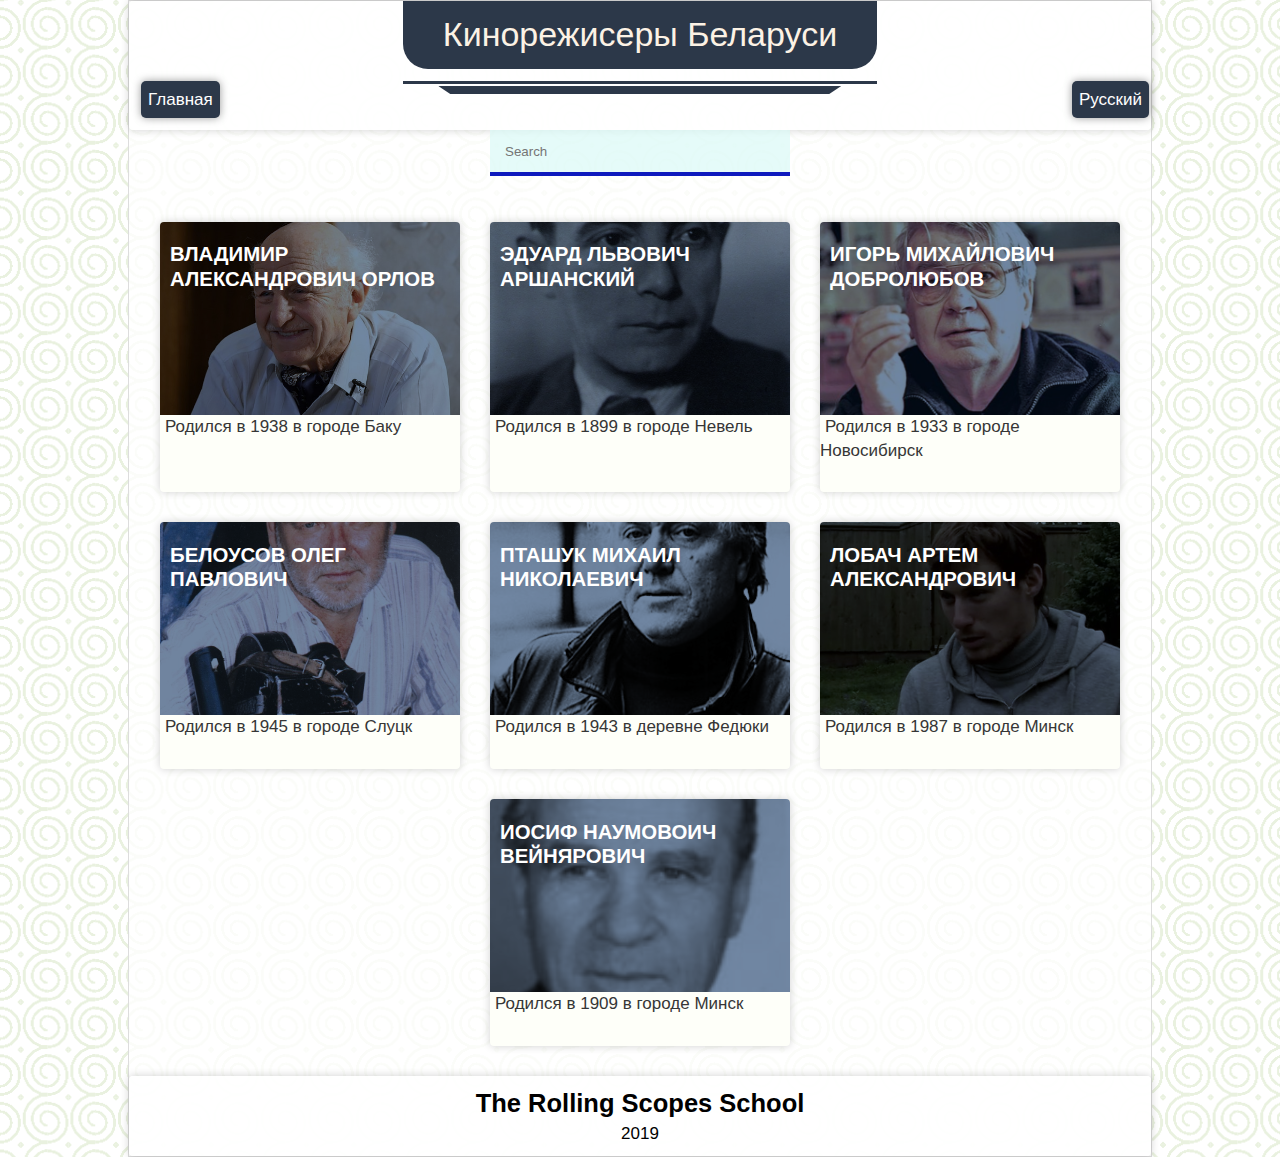
==== commit 1b15e670: "fix: lang button" ====
--- a/list.html
+++ b/list.html
@@ -26,9 +26,9 @@
             <a href="index.html" class="nav_main rus">Главная</a>
           </nav>
         <div class="language-switch">
-            <span class="rus">Русский</span>
-            <span class="eng">English</span>
-            <span class="bel">Беларускi</span>
+            <p class="rus">Русский</p>
+            <p class="eng">English</p>
+            <p class="bel">Беларускi</p>
         </div>
     </header>
 
--- a/css/style.css
+++ b/css/style.css
@@ -8,6 +8,10 @@
 
 .rus, .eng, .bel {
   display: none;
+}
+
+body, html {
+  min-height: 100%;
 }
 
 body {
@@ -57,8 +61,11 @@
 }
 
 .wrapper {
+  display: flex;
+  flex-direction: column;
   position: relative;
   width: 100%;
+  min-height: 100vh;
   max-width: 1024px;
   margin: auto;
   background-color: #FFF;
@@ -70,7 +77,6 @@
 .header {
   display: grid;
   grid-template-areas: "title  title title" "navigation . language";
-  min-height: 50px;
   justify-content: space-between;
   justify-items: center;
   align-items: center;
@@ -103,6 +109,7 @@
 
 .language-switch {
   grid-area: language;
+  padding: 0;
 }
 
 .language-switch p {
@@ -197,7 +204,7 @@
 .card {
   position: relative;
   margin-bottom: 20px;
-  margin-right: 30px;
+  margin: 15px;
   width: 300px;
   padding-bottom: 30px;
   background: #fefff9;
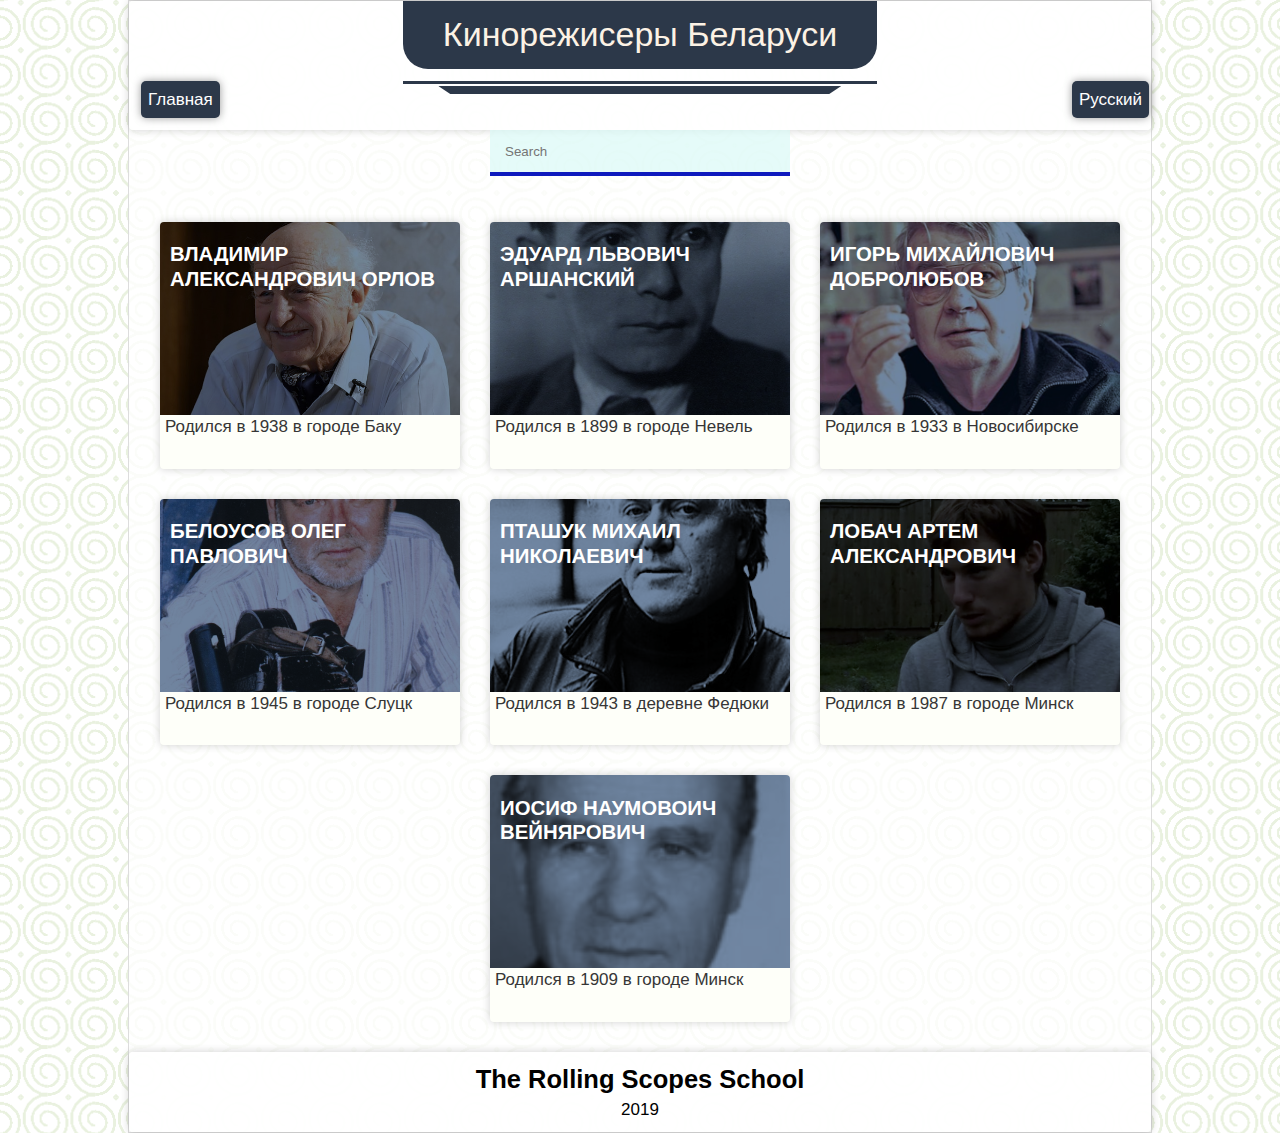
==== commit ff29692a: "fix: long name" ====
--- a/list.html
+++ b/list.html
@@ -72,9 +72,9 @@
                 <a class="name bel" href="./personal_pages/dobrolyubov.html">Ігар Міхайлавіч Дабралюбаў</a>
                 <a class="name eng" href="./personal_pages/dobrolyubov.html">Igor Dobrolyubov</a>
               </h3>
-              <span class="card-summary rus">Родился в 1933 в городе Новосибирск </span>
+              <span class="card-summary rus">Родился в 1933 в Новосибирске </span>
               <span class="card-summary eng">He was born in 1933 in Novosibirsk </span>
-              <span class="card-summary bel">Нарадзіўся ў 1933 у горадзе Новасібірск</span>
+              <span class="card-summary bel">Нарадзіўся ў 1933 у Новасібірску</span>
             </li>
             <li class="card">
               <h3
